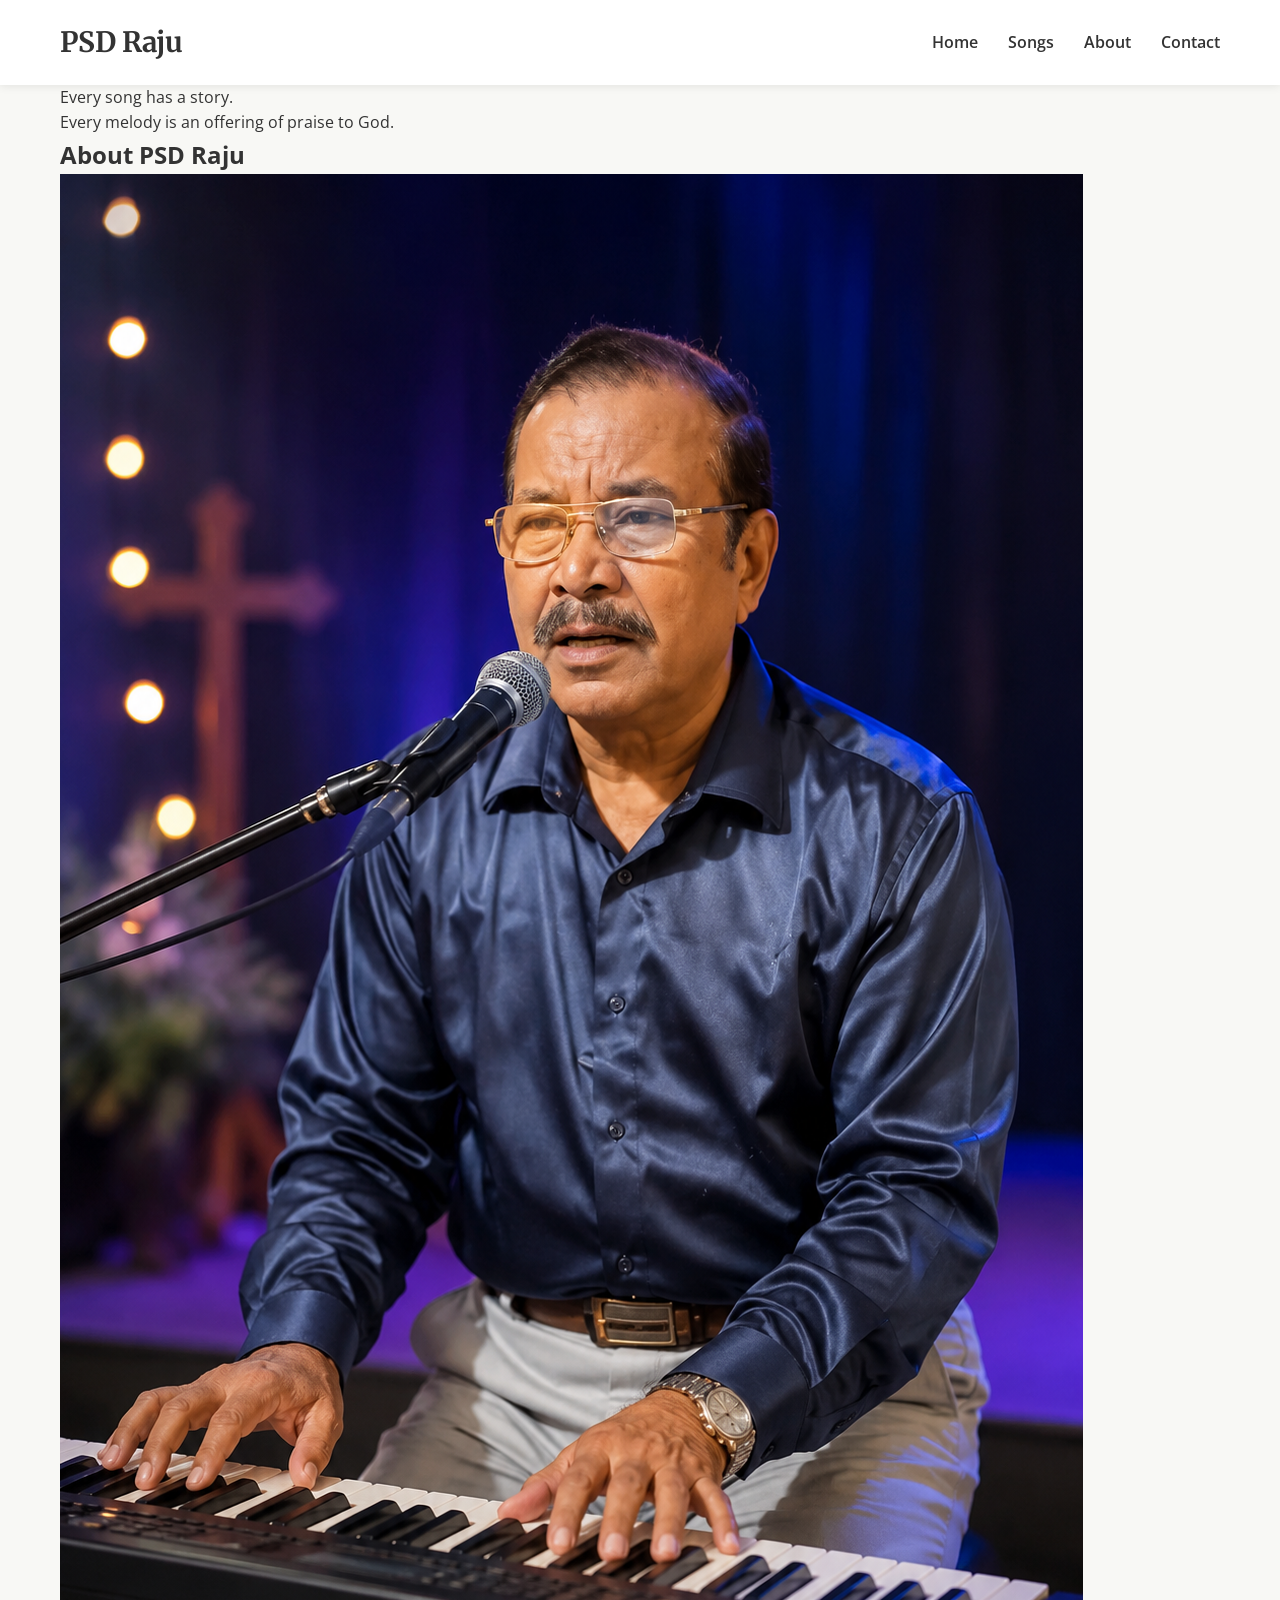
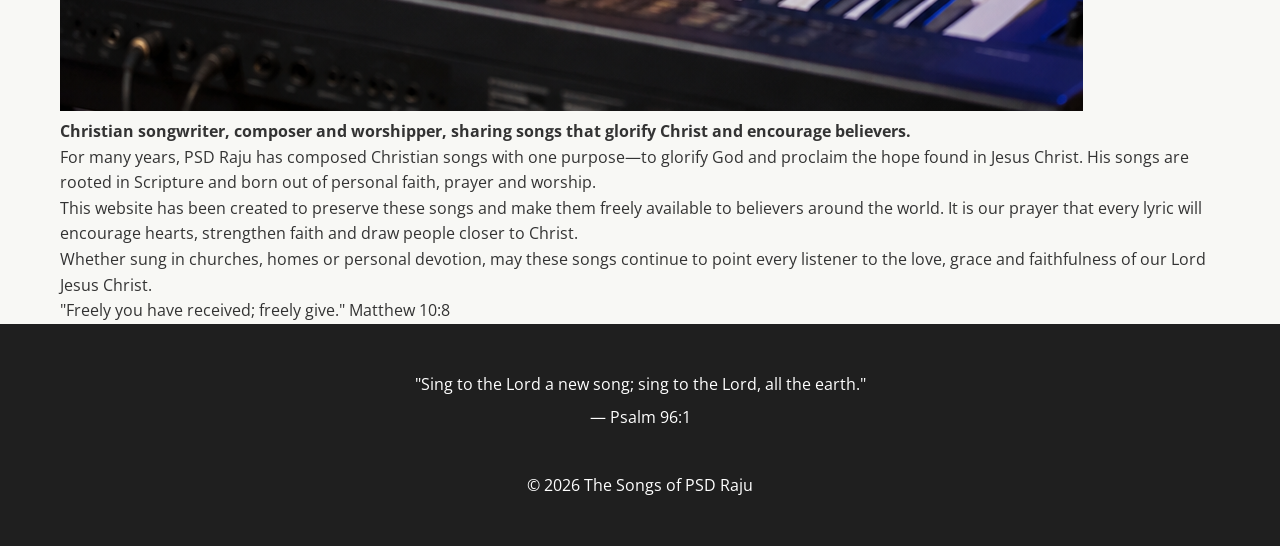
==== about.html @ 8fb142bd "Home page updates About page css" ====
<!DOCTYPE html>
<html lang="en">

<head>

    <meta charset="UTF-8">
    <meta name="viewport" content="width=device-width, initial-scale=1.0">

    <title>About | The Songs of PSD Raju</title>

    <link rel="stylesheet" href="css/style.css">

    <link rel="preconnect" href="https://fonts.googleapis.com">

    <link rel="preconnect" href="https://fonts.gstatic.com" crossorigin>

    <link href="https://fonts.googleapis.com/css2?family=Merriweather:wght@700&family=Open+Sans:wght@400;600&display=swap" rel="stylesheet">

</head>

<body>

<header>

    <nav>

        <div class="logo">
            PSD Raju
        </div>

        <ul>

            <li><a href="index.html">Home</a></li>

            <li><a href="songs.html">Songs</a></li>

            <li><a href="about.html">About</a></li>

            <li><a href="contact.html">Contact</a></li>

        </ul>

    </nav>

</header>



<section class="about-page">

    <div class="container">
<p class="page-quote">
    Every song has a story.<br>
    <span>Every melody is an offering of praise to God.</span>
</p>
        <h1>About PSD Raju</h1>

        <img
            src="images/psdr-about.png"
            alt="PSD Raju singing"
            class="about-photo">


        <p class="about-intro">

            <strong>
                Christian songwriter, composer and worshipper,
                sharing songs that glorify Christ and encourage believers.
            </strong>

        </p>


        <p>

            For many years, PSD Raju has composed Christian songs with one
            purpose—to glorify God and proclaim the hope found in Jesus Christ.

            His songs are rooted in Scripture and born out of personal
            faith, prayer and worship.

        </p>


        <p>

            This website has been created to preserve these songs and make
            them freely available to believers around the world. It is our
            prayer that every lyric will encourage hearts, strengthen faith
            and draw people closer to Christ.

        </p>


        <p>

            Whether sung in churches, homes or personal devotion,
            may these songs continue to point every listener to the love,
            grace and faithfulness of our Lord Jesus Christ.

        </p>


        <blockquote class="about-verse">

            "Freely you have received; freely give."

            <span>Matthew 10:8</span>

        </blockquote>

    </div>

</section>



<footer>

    <p>

        "Sing to the Lord a new song;
        sing to the Lord, all the earth."

    </p>

    <p>

        — Psalm 96:1

    </p>

    <br>

    <p>

        © 2026 The Songs of PSD Raju

    </p>

</footer>

</body>

</html>
---- css/style.css ----
/* ===========================
   Global Styles
=========================== */

*{
    margin:0;
    padding:0;
    box-sizing:border-box;
}

body{
    font-family:'Open Sans',sans-serif;
    background:#f8f8f5;
    color:#333;
    line-height:1.6;
}

.container{
    max-width:1200px;
    margin:0 auto;
    padding:0 20px;
}

/* ===========================
   Header
=========================== */

header{
    background:#fff;
    box-shadow:0 2px 8px rgba(0,0,0,.08);
    position:sticky;
    top:0;
    z-index:100;
}

nav{
    max-width:1200px;
    margin:auto;
    display:flex;
    justify-content:space-between;
    align-items:center;
    padding:20px;
}

.logo{
    font-family:'Merriweather',serif;
    font-size:28px;
    font-weight:bold;
}

nav ul{
    display:flex;
    list-style:none;
    gap:30px;
}

nav a{
    text-decoration:none;
    color:#333;
    font-weight:600;
}

nav a:hover{
    color:#2E7D32;
}

/* ===========================
   Hero Section
=========================== */

.hero{
    max-width:1200px;
    margin:auto;
    display:flex;
    align-items:center;
    justify-content:center;
    gap:60px;
    padding:70px 20px;
}

.hero-image img{
    width:380px;
    border-radius:20px;
    box-shadow:0 15px 40px rgba(0,0,0,.12);
}

.hero-content{
    max-width:550px;
}

.hero-content h1{
    font-family:'Merriweather',serif;
    font-size:52px;
    margin-bottom:15px;
    line-height:1.2;
}

.hero-content span{
    color:#2E7D32;
}

.tagline{
    color:#666;
    letter-spacing:2px;
    text-transform:uppercase;
    font-size:.95rem;
    margin-bottom:25px;
}

.hero-content p{
    font-size:20px;
    line-height:1.8;
}

.button{
    display:inline-block;
    margin-top:35px;
    background:#2E7D32;
    color:white;
    padding:16px 34px;
    border-radius:40px;
    text-decoration:none;
    transition:.3s;
}

.button:hover{
    background:#256728;
}

/* ===========================
   Welcome Section
=========================== */

.welcome{
    background:white;
    padding:80px 0;
}

.welcome h2{
    text-align:center;
    font-family:'Merriweather',serif;
    font-size:38px;
    margin-bottom:30px;
}

.welcome p{
    max-width:850px;
    margin:20px auto;
    text-align:center;
    font-size:20px;
    color:#555;
    line-height:1.8;
}

.welcome-verse{
    max-width:700px;
    margin:50px auto 0;
    padding:25px;
    background:#f7fbf7;
    border-left:5px solid #2E7D32;
    border-radius:12px;
    text-align:center;
    font-style:italic;
    font-size:22px;
    color:#444;
}

.welcome-verse span{
    display:block;
    margin-top:15px;
    font-size:16px;
    font-style:normal;
    font-weight:bold;
    color:#2E7D32;
}

/* ===========================
   Featured Songs
=========================== */
/* Featured Songs */

.featured{
    background:#f8f8f5;
    padding:80px 0;
}

.featured h2{
    text-align:center;
    font-family:'Merriweather',serif;
    font-size:38px;
    margin-bottom:50px;
}

.song-grid{
    display:grid;
    grid-template-columns:repeat(auto-fit,minmax(320px,1fr));
    gap:35px;
}

.song-card{

    background:white;

    border-radius:18px;

    overflow:hidden;

    box-shadow:0 10px 30px rgba(0,0,0,.08);

    transition:.3s;

}

.song-card:hover{

    transform:translateY(-8px);

}

.song-image{

    width:100%;
    height:230px;

    object-fit:contain;

    background:#faf8f3;

    padding:12px;

}

.song-content{

    padding:25px;

}

.song-content h3{

    font-family:'Merriweather',serif;

    margin-bottom:15px;

}

.song-content p{

    color:#666;

    line-height:1.7;

    margin-bottom:25px;

}

.song-button,
.song-button:link
.song-button:visited{

    display:inline-block;

    background:#2E7D32;

    color:#ffffff;

    padding:12px 22px;

    border-radius:30px;

    text-decoration:none;

    font-weight:600;

    transition:.3s;
box-shadow:0 4px 10px rgba(46,125,50,.25);
}

.song-button:hover{

    background:#256728;

    color:#ffffff;
   

    box-shadow:0 8px 18px rgba(46,125,50,.35);

}

.song-button:active{

    color:#ffffff;
    box-shadow:0 4px 10px rgba(46,125,50,.25);

}

.video-placeholder{
    aspect-ratio:16/9;
    background:#e5e5e5;
    border-radius:12px;
    display:flex;
    justify-content:center;
    align-items:center;
    color:#777;
    font-size:24px;
    margin-bottom:25px;
}

.song-card h3{
    font-family:'Merriweather',serif;
    margin-bottom:15px;
}

.song-card p{
    color:#666;
    margin-bottom:20px;
    line-height:1.7;
}

/* ===========================
   Footer
=========================== */

footer{
    background:#1f1f1f;
    color:white;
    text-align:center;
    padding:40px 20px;
}

footer p{
    margin:8px 0;
}

/* ===========================
   Mobile
=========================== */

@media(max-width:900px){

    nav{
        flex-direction:column;
        gap:20px;
    }

    nav ul{
        gap:20px;
        flex-wrap:wrap;
        justify-content:center;
    }

    .hero{
        flex-direction:column;
        text-align:center;
    }

    .hero-image img{
        width:280px;
    }

    .hero-content h1{
        font-size:38px;
    }

    .welcome h2,
    .featured h2{
        font-size:32px;
    }
.about-page{
    background:yellow !important;
}

.about-page h1{
    color:red !important;
}

.about-photo{
    border:8px solid blue !important;
}
/* ===========================
   About Page
=========================== */

.about-page{

    background:white;

    padding:80px 0;

}

.about-page h1{

    text-align:center;

    font-family:'Merriweather',serif;

    font-size:44px;

    margin-bottom:50px;

}

.about-photo{

    width:100%;

    max-width:500px;

    display:block;

    margin:0 auto 40px;

    border-radius:22px;

    box-shadow:0 18px 40px rgba(0,0,0,.15);

}

.about-intro{

    text-align:center;

    font-size:24px;

    color:#2E7D32;

    margin-bottom:35px;

}

.about-page p{

    max-width:850px;

    margin:25px auto;

    font-size:20px;

    line-height:1.9;

    color:#555;

}

.about-verse{

    max-width:700px;

    margin:60px auto;

    padding:30px;

    background:#f7fbf7;

    border-left:5px solid #2E7D32;

    border-radius:12px;

    text-align:center;

    font-size:24px;

    font-style:italic;

    color:#444;

}

.about-verse span{

    display:block;

    margin-top:15px;

    font-size:17px;

    font-style:normal;

    font-weight:bold;

    color:#2E7D32;

}


    .page-quote{

    max-width:900px;

    margin:0 auto 50px;

    text-align:center;

    font-family:'Merriweather', serif;

    font-size:34px;

    line-height:1.6;

    color:#444;

    padding:0 20px;

}

.page-quote span{

    color:#2E7D32;

    font-style:italic;

}
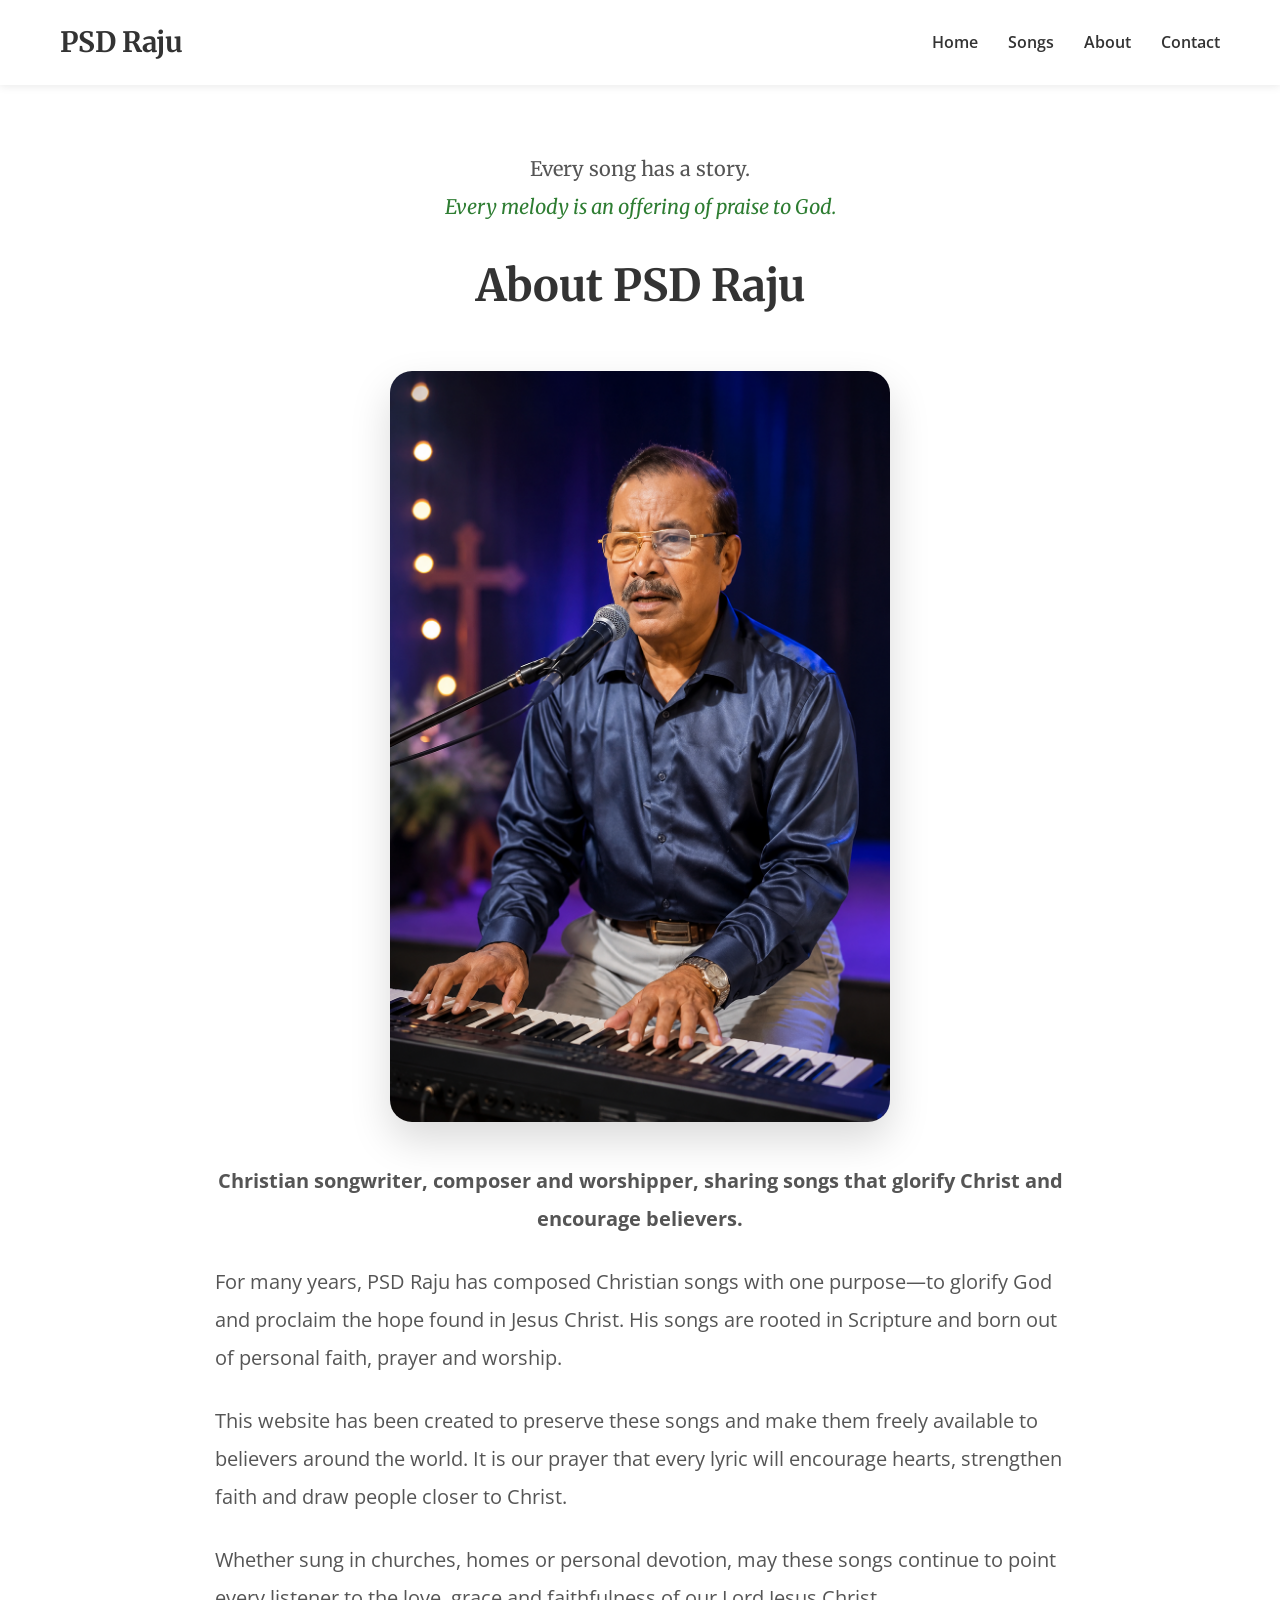
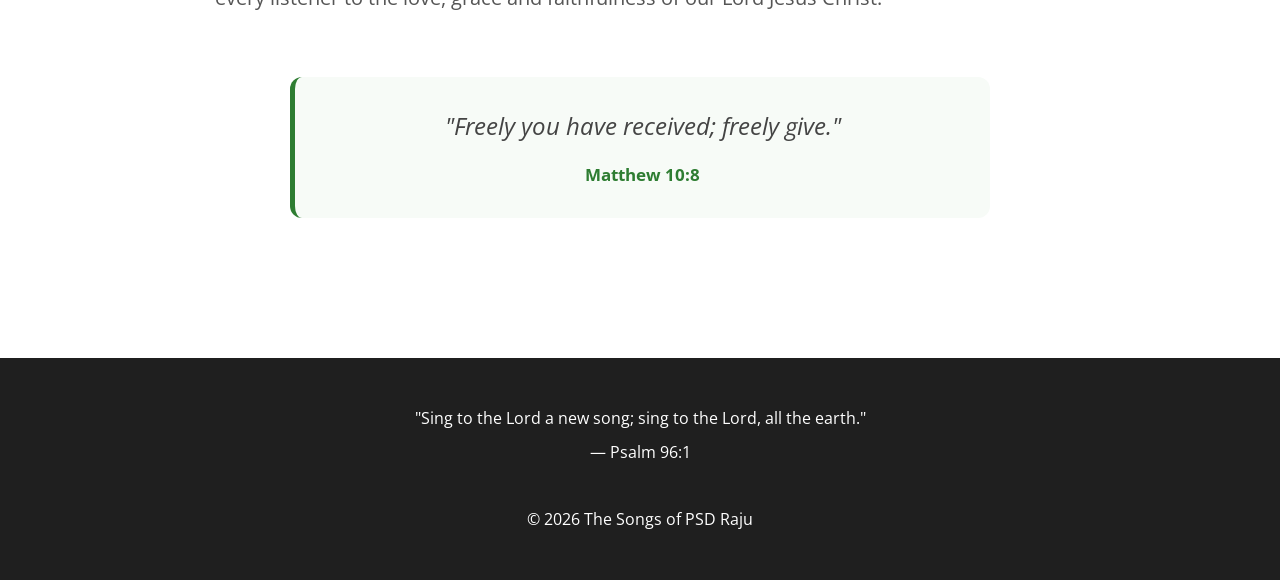
==== commit e49817c2: "Song page creation" ====
--- a/about.html
+++ b/about.html
@@ -18,41 +18,35 @@
 
 </head>
 
-<body>
+    <body>
 
-<header>
+    <header>
 
-    <nav>
+        <nav>
 
-        <div class="logo">
-            PSD Raju
-        </div>
+            <div class="logo">
+                PSD Raju
+            </div>
 
-        <ul>
+            <ul>
+                <li><a href="index.html">Home</a></li>
+                <li><a href="songs.html">Songs</a></li>
+                <li><a href="about.html">About</a></li>
+                <li><a href="contact.html">Contact</a></li>
 
-            <li><a href="index.html">Home</a></li>
+            </ul>
 
-            <li><a href="songs.html">Songs</a></li>
-
-            <li><a href="about.html">About</a></li>
-
-            <li><a href="contact.html">Contact</a></li>
-
-        </ul>
-
-    </nav>
+        </nav>
 
 </header>
-
-
 
 <section class="about-page">
 
     <div class="container">
-<p class="page-quote">
-    Every song has a story.<br>
-    <span>Every melody is an offering of praise to God.</span>
-</p>
+        <p class="page-quote">
+          Every song has a story.<br>
+             <span>Every melody is an offering of praise to God.</span>
+        </p>
         <h1>About PSD Raju</h1>
 
         <img
--- a/css/style.css
+++ b/css/style.css
@@ -366,148 +366,343 @@
     .featured h2{
         font-size:32px;
     }
+}
+
+
+
+
+/* ===========================
+   About Page
+=========================== */
+
 .about-page{
-    background:yellow !important;
+
+    background:white;
+
+   padding:40px 0 80px;
+
 }
 
 .about-page h1{
-    color:red !important;
+
+    text-align:center;
+
+    font-family:'Merriweather',serif;
+
+    font-size:44px;
+
+    margin-bottom:50px;
+
 }
 
 .about-photo{
-    border:8px solid blue !important;
-}
-/* ===========================
-   About Page
-=========================== */
-
-.about-page{
+
+    width:100%;
+
+    max-width:500px;
+
+    display:block;
+
+    margin:0 auto 40px;
+
+    border-radius:22px;
+
+    box-shadow:0 18px 40px rgba(0,0,0,.15);
+
+}
+
+.about-intro{
+
+    text-align:center;
+
+    font-size:24px;
+
+    color:#2E7D32;
+
+    margin-bottom:35px;
+
+}
+
+.about-page p{
+
+    max-width:850px;
+
+    margin:25px auto;
+
+    font-size:20px;
+
+    line-height:1.9;
+
+    color:#555;
+
+}
+
+.about-verse{
+
+    max-width:700px;
+
+    margin:60px auto;
+
+    padding:30px;
+
+    background:#f7fbf7;
+
+    border-left:5px solid #2E7D32;
+
+    border-radius:12px;
+
+    text-align:center;
+
+    font-size:24px;
+
+    font-style:italic;
+
+    color:#444;
+
+}
+
+.about-verse span{
+
+    display:block;
+
+    margin-top:15px;
+
+    font-size:17px;
+
+    font-style:normal;
+
+    font-weight:bold;
+
+    color:#2E7D32;
+
+}
+
+
+    .page-quote{
+
+    max-width:900px;
+
+    margin:20px auto 40px;
+
+    text-align:center;
+
+    font-family:'Merriweather', serif;
+
+    font-size:34px;
+
+    line-height:1.6;
+
+    color:#444;
+
+    padding:0 20px;
+
+}
+
+.page-quote span{
+
+    color:#2E7D32;
+
+    font-style:italic;
+
+}
+/* ===========================
+   Songs Page
+=========================== */
+
+.songs-page{
+
+    background:#f8f8f5;
+
+    padding:50px 0 80px;
+
+}
+
+.songs-page h1{
+
+    text-align:center;
+
+    font-family:'Merriweather',serif;
+
+    font-size:44px;
+
+    margin-bottom:20px;
+
+}
+
+.songs-intro{
+
+    max-width:850px;
+
+    margin:0 auto 60px;
+
+    text-align:center;
+
+    font-size:20px;
+
+    color:#555;
+
+    line-height:1.8;
+
+}
+
+.song-grid{
+
+    display:grid;
+
+    grid-template-columns:repeat(auto-fit,minmax(330px,1fr));
+
+    gap:35px;
+
+}
+
+.song-card{
 
     background:white;
 
-    padding:80px 0;
-
-}
-
-.about-page h1{
-
-    text-align:center;
-
-    font-family:'Merriweather',serif;
-
-    font-size:44px;
-
-    margin-bottom:50px;
-
-}
-
-.about-photo{
+    border-radius:18px;
+
+    overflow:hidden;
+
+    box-shadow:0 10px 30px rgba(0,0,0,.08);
+
+    transition:.3s;
+
+}
+
+.song-card:hover{
+
+    transform:translateY(-8px);
+
+}
+
+.song-image{
 
     width:100%;
 
-    max-width:500px;
-
-    display:block;
-
-    margin:0 auto 40px;
-
-    border-radius:22px;
-
-    box-shadow:0 18px 40px rgba(0,0,0,.15);
-
-}
-
-.about-intro{
-
-    text-align:center;
-
-    font-size:24px;
+    height:220px;
+
+    object-fit:contain;
+
+    background:#faf8f3;
+
+    padding:10px;
+
+}
+
+.song-content{
+
+    padding:25px;
+
+}
+
+.song-content h3{
+
+    font-family:'Merriweather',serif;
+
+    margin-bottom:15px;
+
+}
+
+.song-content p{
+
+    color:#666;
+
+    line-height:1.7;
+
+    margin-bottom:20px;
+
+}
+
+.song-buttons{
+
+    display:flex;
+
+    gap:12px;
+
+    flex-wrap:wrap;
+
+    margin-bottom:20px;
+
+}
+
+.song-button{
+
+    display:inline-block;
+
+    background:#2E7D32;
+
+    color:white;
+
+    padding:12px 22px;
+
+    border-radius:30px;
+
+    text-decoration:none;
+
+    font-weight:600;
+
+}
+
+.song-button:hover{
+
+    background:#256728;
+
+}
+
+.lyrics-button{
+
+    background:white;
+
+    border:2px solid #2E7D32;
 
     color:#2E7D32;
 
-    margin-bottom:35px;
-
-}
-
-.about-page p{
-
-    max-width:850px;
-
-    margin:25px auto;
-
-    font-size:20px;
+    padding:12px 22px;
+
+    border-radius:30px;
+
+    cursor:pointer;
+
+    font-weight:600;
+
+    transition:.3s;
+
+}
+
+.lyrics-button:hover{
+
+    background:#2E7D32;
+
+    color:white;
+
+}
+
+.lyrics{
+
+    display:none;
+
+    margin-top:20px;
+
+    padding-top:20px;
+
+    border-top:1px solid #ddd;
+
+}
+
+.lyrics h4{
+
+    color:#2E7D32;
+
+    margin:20px 0 10px;
+
+    font-family:'Merriweather',serif;
+
+}
+
+.lyrics p{
+
+    white-space:pre-line;
 
     line-height:1.9;
 
-    color:#555;
-
-}
-
-.about-verse{
-
-    max-width:700px;
-
-    margin:60px auto;
-
-    padding:30px;
-
-    background:#f7fbf7;
-
-    border-left:5px solid #2E7D32;
-
-    border-radius:12px;
-
-    text-align:center;
-
-    font-size:24px;
-
-    font-style:italic;
-
-    color:#444;
-
-}
-
-.about-verse span{
-
-    display:block;
-
-    margin-top:15px;
-
-    font-size:17px;
-
-    font-style:normal;
-
-    font-weight:bold;
-
-    color:#2E7D32;
-
-}
-
-
-    .page-quote{
-
-    max-width:900px;
-
-    margin:0 auto 50px;
-
-    text-align:center;
-
-    font-family:'Merriweather', serif;
-
-    font-size:34px;
-
-    line-height:1.6;
-
-    color:#444;
-
-    padding:0 20px;
-
-}
-
-.page-quote span{
-
-    color:#2E7D32;
-
-    font-style:italic;
-
-}
+}
